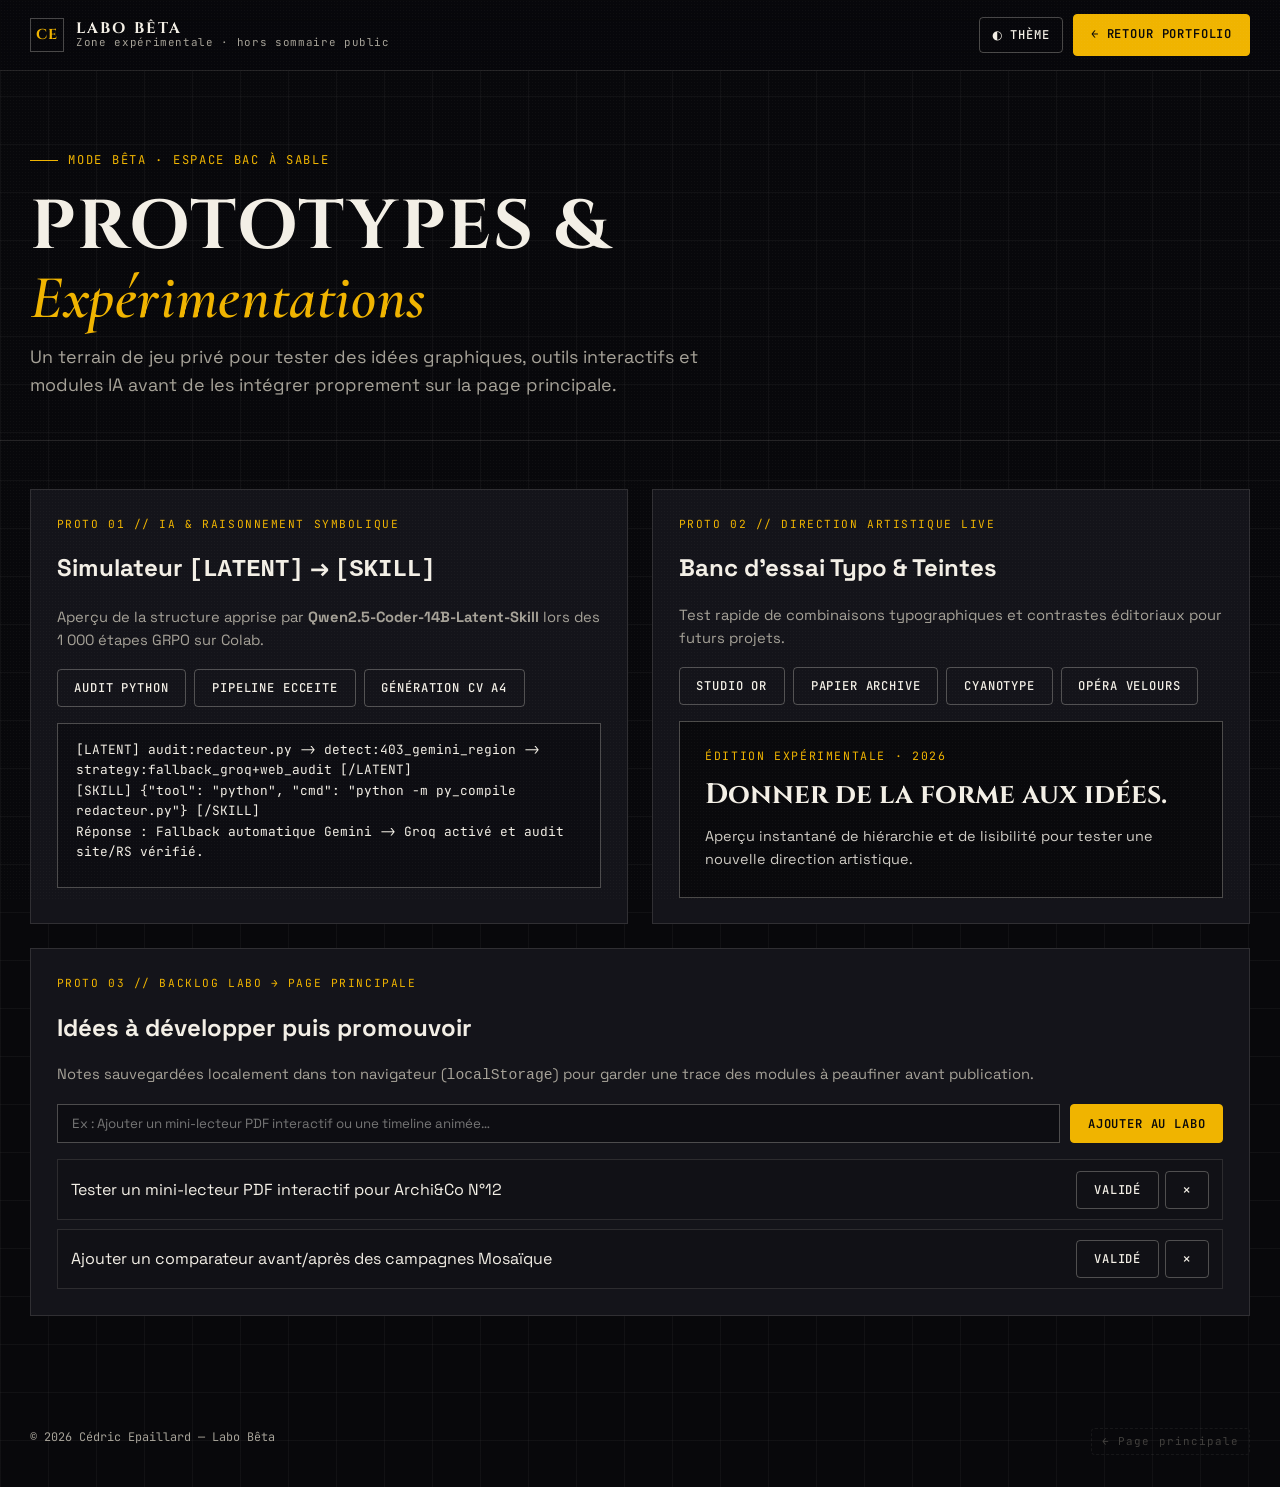
==== beta.html @ 01b0f54c "Refactor portfolio layout, add Qwen GRPO schemas and beta lab page" ====
<!DOCTYPE html>
<html lang="fr">
<head>
  <meta charset="UTF-8" />
  <meta name="viewport" content="width=device-width, initial-scale=1.0" />
  <title>Labo Bêta — Cédric Epaillard</title>
  <meta name="robots" content="noindex, nofollow" />
  <link rel="preconnect" href="https://fonts.googleapis.com" />
  <link rel="preconnect" href="https://fonts.gstatic.com" crossorigin />
  <link href="https://fonts.googleapis.com/css2?family=Cinzel:wght@600;700&family=Cormorant+Garamond:ital,wght@0,600;1,600&family=JetBrains+Mono:wght@400;500;600&family=Space+Grotesk:wght@400;500;600;700&display=swap" rel="stylesheet" />
  <link rel="stylesheet" href="styles.css" />
  <style>
    .beta-banner {
      padding: 4.5rem 0 2.5rem;
      border-bottom: 1px solid var(--line);
    }
    .beta-grid {
      display: grid;
      grid-template-columns: repeat(12, 1fr);
      gap: 1.5rem;
      padding: 3rem 0 5rem;
    }
    .beta-card {
      grid-column: span 6;
      background: var(--bg-card);
      border: 1px solid var(--line);
      padding: 1.6rem;
      display: grid;
      gap: 1rem;
      align-content: start;
    }
    .beta-card.full {
      grid-column: span 12;
    }
    .beta-tag {
      font-family: var(--font-mono);
      font-size: 0.7rem;
      letter-spacing: 0.14em;
      text-transform: uppercase;
      color: var(--accent);
    }
    .terminal-out {
      font-family: var(--font-mono);
      font-size: 0.8rem;
      line-height: 1.6;
      padding: 1rem 1.15rem;
      background: var(--stage-bg);
      border: 1px solid var(--line-strong);
      white-space: pre-wrap;
      min-height: 165px;
    }
    .swatch-preview {
      border: 1px solid var(--line-strong);
      padding: 1.6rem;
      transition: all 0.25s ease;
    }
    .idea-row {
      display: flex;
      justify-content: space-between;
      align-items: center;
      gap: 0.75rem;
      padding: 0.65rem 0.85rem;
      border: 1px solid var(--line);
      background: var(--bg-elevated);
    }
    .idea-row.done span {
      text-decoration: line-through;
      opacity: 0.55;
    }
    @media (max-width: 900px) {
      .beta-card {
        grid-column: span 12;
      }
    }
  </style>
</head>
<body>
  <header class="site-header">
    <div class="container nav-inner">
      <a href="index.html" class="brand">
        <span class="brand-mark">CE</span>
        <span class="brand-text">
          <strong>Labo Bêta</strong>
          <span>Zone expérimentale · hors sommaire public</span>
        </span>
      </a>
      <div class="nav-actions">
        <button id="themeToggle" class="btn btn-icon" type="button">◐ Thème</button>
        <a href="index.html" class="btn btn-primary">← Retour Portfolio</a>
      </div>
    </div>
  </header>

  <main>
    <section class="beta-banner">
      <div class="container">
        <div class="eyebrow">Mode Bêta · Espace Bac à Sable</div>
        <h1 class="hero-title" style="margin-bottom:0.8rem;">
          Prototypes &amp; <span class="line-accent">Expérimentations</span>
        </h1>
        <p class="hero-lead" style="margin-bottom:0;">
          Un terrain de jeu privé pour tester des idées graphiques, outils interactifs et modules IA avant de les intégrer proprement sur la page principale.
        </p>
      </div>
    </section>

    <section class="container">
      <div class="beta-grid">
        <!-- Module 1 : Inspecteur [LATENT] / [SKILL] -->
        <article class="beta-card">
          <span class="beta-tag">Proto 01 // IA &amp; Raisonnement Symbolique</span>
          <h2>Simulateur <code>[LATENT]</code> → <code>[SKILL]</code></h2>
          <p style="font-size:0.92rem; color:var(--ink-muted);">
            Aperçu de la structure apprise par <strong>Qwen2.5-Coder-14B-Latent-Skill</strong> lors des 1 000 étapes GRPO sur Colab.
          </p>
          <div style="display:flex; gap:0.5rem; flex-wrap:wrap;">
            <button class="btn sim-btn" data-case="audit" type="button">Audit Python</button>
            <button class="btn sim-btn" data-case="sheets" type="button">Pipeline Ecceite</button>
            <button class="btn sim-btn" data-case="pdf" type="button">Génération CV A4</button>
          </div>
          <div id="simOut" class="terminal-out"></div>
        </article>

        <!-- Module 2 : Banc d'essai PAO / Couleurs -->
        <article class="beta-card">
          <span class="beta-tag">Proto 02 // Direction Artistique Live</span>
          <h2>Banc d’essai Typo &amp; Teintes</h2>
          <p style="font-size:0.92rem; color:var(--ink-muted);">
            Test rapide de combinaisons typographiques et contrastes éditoriaux pour futurs projets.
          </p>
          <div style="display:flex; gap:0.5rem; flex-wrap:wrap;">
            <button class="btn palette-btn" data-bg="#09090c" data-fg="#f3efe6" data-ac="#f0b400" data-font="Cinzel, serif" type="button">Studio Or</button>
            <button class="btn palette-btn" data-bg="#f4efe6" data-fg="#111115" data-ac="#b87400" data-font="Cormorant Garamond, serif" type="button">Papier Archive</button>
            <button class="btn palette-btn" data-bg="#081426" data-fg="#e0f2fe" data-ac="#38bdf8" data-font="JetBrains Mono, monospace" type="button">Cyanotype</button>
            <button class="btn palette-btn" data-bg="#190e12" data-fg="#fbeee8" data-ac="#fb7185" data-font="Space Grotesk, sans-serif" type="button">Opéra Velours</button>
          </div>
          <div id="swatchBox" class="swatch-preview" style="background:#09090c; color:#f3efe6;">
            <div id="swatchKicker" style="font-family:var(--font-mono); font-size:0.72rem; letter-spacing:0.14em; color:#f0b400; text-transform:uppercase;">ÉDITION EXPÉRIMENTALE · 2026</div>
            <div id="swatchTitle" style="font-family:Cinzel, serif; font-size:1.75rem; font-weight:700; margin:0.45rem 0;">Donner de la forme aux idées.</div>
            <p style="font-size:0.9rem; opacity:0.85;">Aperçu instantané de hiérarchie et de lisibilité pour tester une nouvelle direction artistique.</p>
          </div>
        </article>

        <!-- Module 3 : Carnet Bêta -> Prod -->
        <article class="beta-card full">
          <span class="beta-tag">Proto 03 // Backlog Labo → Page Principale</span>
          <h2>Idées à développer puis promouvoir</h2>
          <p style="font-size:0.92rem; color:var(--ink-muted);">
            Notes sauvegardées localement dans ton navigateur (<code>localStorage</code>) pour garder une trace des modules à peaufiner avant publication.
          </p>
          <form id="ideaForm" style="display:flex; gap:0.65rem; flex-wrap:wrap;">
            <input id="ideaInput" type="text" placeholder="Ex : Ajouter un mini-lecteur PDF interactif ou une timeline animée…" style="flex:1; min-width:240px; padding:0.65rem 0.9rem; background:var(--stage-bg); color:var(--ink); border:1px solid var(--line-strong); font-family:inherit;" />
            <button class="btn btn-primary" type="submit">Ajouter au labo</button>
          </form>
          <div id="ideaList" style="display:grid; gap:0.55rem;"></div>
        </article>
      </div>
    </section>
  </main>

  <footer class="site-footer">
    <div class="container footer-inner">
      <span>© 2026 Cédric Epaillard — Labo Bêta</span>
      <a href="index.html" class="beta-pill">← Page principale</a>
    </div>
  </footer>

  <script>
    (function () {
      const themeBtn = document.getElementById("themeToggle");
      if (localStorage.getItem("ce_theme") === "paper") {
        document.body.classList.add("theme-paper");
      }
      themeBtn.addEventListener("click", () => {
        const isPaper = document.body.classList.toggle("theme-paper");
        localStorage.setItem("ce_theme", isPaper ? "paper" : "studio");
      });

      const cases = {
        audit:
`[LATENT] audit:redacteur.py -> detect:403_gemini_region -> strategy:fallback_groq+web_audit [/LATENT]
[SKILL] {"tool": "python", "cmd": "python -m py_compile redacteur.py"} [/SKILL]
Réponse : Fallback automatique Gemini -> Groq activé et audit site/RS vérifié.`,
        sheets:
`[LATENT] source:gsheet_B5 -> ground:custom_search(5) -> synth:article_seo [/LATENT]
[SKILL] {"tool": "python", "cmd": "worksheet.update_acell('C5', clean_ai_output(article))"} [/SKILL]
Réponse : Contenu SEO enrichi par recherche Google live écrit en colonne C.`,
        pdf:
`[LATENT] profil:ordre_antichrono -> layout:A4_1123px -> check:overflow==0 [/LATENT]
[SKILL] {"tool": "python", "cmd": "page.pdf(path='CV.pdf', format='A4', print_background=True)"} [/SKILL]
Réponse : CV A4 généré sur exactement 1 page avec lien portfolio cliquable.`
      };
      const simOut = document.getElementById("simOut");
      const runCase = (k) => { simOut.textContent = cases[k] || ""; };
      document.querySelectorAll(".sim-btn").forEach((b) => b.addEventListener("click", () => runCase(b.dataset.case)));
      runCase("audit");

      const swatchBox = document.getElementById("swatchBox");
      const swatchKicker = document.getElementById("swatchKicker");
      const swatchTitle = document.getElementById("swatchTitle");
      document.querySelectorAll(".palette-btn").forEach((b) => {
        b.addEventListener("click", () => {
          swatchBox.style.background = b.dataset.bg;
          swatchBox.style.color = b.dataset.fg;
          swatchKicker.style.color = b.dataset.ac;
          swatchTitle.style.fontFamily = b.dataset.font;
        });
      });

      const STORAGE_KEY = "ce_beta_ideas_v1";
      const defaults = [
        { text: "Tester un mini-lecteur PDF interactif pour Archi&Co N°12", done: false },
        { text: "Ajouter un comparateur avant/après des campagnes Mosaïque", done: false }
      ];
      let ideas = defaults;
      try {
        const saved = JSON.parse(localStorage.getItem(STORAGE_KEY) || "null");
        if (Array.isArray(saved) && saved.length) ideas = saved;
      } catch {}

      const listEl = document.getElementById("ideaList");
      const saveIdeas = () => localStorage.setItem(STORAGE_KEY, JSON.stringify(ideas));
      const renderIdeas = () => {
        listEl.innerHTML = "";
        ideas.forEach((item, idx) => {
          const row = document.createElement("div");
          row.className = "idea-row" + (item.done ? " done" : "");
          const span = document.createElement("span");
          span.textContent = item.text;
          const actions = document.createElement("div");
          actions.style.cssText = "display:flex; gap:0.4rem;";
          const toggle = document.createElement("button");
          toggle.className = "btn";
          toggle.type = "button";
          toggle.textContent = item.done ? "Rétablir" : "Validé";
          toggle.addEventListener("click", () => { ideas[idx].done = !ideas[idx].done; saveIdeas(); renderIdeas(); });
          const del = document.createElement("button");
          del.className = "btn";
          del.type = "button";
          del.textContent = "✕";
          del.addEventListener("click", () => { ideas.splice(idx, 1); saveIdeas(); renderIdeas(); });
          actions.append(toggle, del);
          row.append(span, actions);
          listEl.append(row);
        });
      };
      renderIdeas();

      document.getElementById("ideaForm").addEventListener("submit", (e) => {
        e.preventDefault();
        const input = document.getElementById("ideaInput");
        const val = input.value.trim();
        if (!val) return;
        ideas.unshift({ text: val, done: false });
        input.value = "";
        saveIdeas();
        renderIdeas();
      });
    })();
  </script>
</body>
</html>
---- styles.css ----
/* ============================================================================
   PORTFOLIO CÉDRIC EPAILLARD — STUDIO ÉDITORIAL & ARCHITECTURAL
   Inspiré de la DA sombre/typographique de « Les Backrooms »
   ============================================================================ */

:root {
  --bg: #08080b;
  --bg-elevated: #111116;
  --bg-card: #14141a;
  --stage-bg: #0d0d12;
  --ink: #f3efe6;
  --ink-muted: #a6a298;
  --ink-soft: #6f6c65;
  --accent: #f0b400;
  --accent-dim: rgba(240, 180, 0, 0.14);
  --line: rgba(243, 239, 230, 0.12);
  --line-strong: rgba(243, 239, 230, 0.28);
  --grid-line: rgba(243, 239, 230, 0.04);
  --shadow: 0 24px 60px rgba(0, 0, 0, 0.55);

  --font-display: 'Cinzel', 'Cormorant Garamond', Georgia, serif;
  --font-serif-editorial: 'Cormorant Garamond', Georgia, serif;
  --font-sans: 'Space Grotesk', 'Segoe UI', system-ui, -apple-system, sans-serif;
  --font-mono: 'JetBrains Mono', ui-monospace, SFMono-Regular, Menlo, monospace;

  --radius: 4px;
  --max-w: 1220px;
}

body.theme-paper {
  --bg: #f3efe6;
  --bg-elevated: #ebe5d8;
  --bg-card: #faf7f0;
  --stage-bg: #e8e1d3;
  --ink: #111115;
  --ink-muted: #4b4842;
  --ink-soft: #7b776f;
  --accent: #b87400;
  --accent-dim: rgba(184, 116, 0, 0.12);
  --line: rgba(17, 17, 21, 0.13);
  --line-strong: rgba(17, 17, 21, 0.3);
  --grid-line: rgba(17, 17, 21, 0.045);
  --shadow: 0 20px 50px rgba(17, 17, 21, 0.12);
}

*,
*::before,
*::after {
  box-sizing: border-box;
  margin: 0;
  padding: 0;
}

html {
  scroll-behavior: smooth;
  font-size: 16px;
}

body {
  background-color: var(--bg);
  color: var(--ink);
  font-family: var(--font-sans);
  line-height: 1.6;
  overflow-x: hidden;
  transition: background-color 0.35s ease, color 0.35s ease;
  background-image:
    linear-gradient(to right, var(--grid-line) 1px, transparent 1px),
    linear-gradient(to bottom, var(--grid-line) 1px, transparent 1px);
  background-size: 48px 48px;
}

/* Grain subtil pour le rendu éditorial */
body::after {
  content: "";
  position: fixed;
  inset: 0;
  pointer-events: none;
  z-index: 900;
  opacity: 0.032;
  background-image: radial-gradient(var(--ink) 0.6px, transparent 0.6px);
  background-size: 3px 3px;
}

a {
  color: inherit;
  text-decoration: none;
}

button {
  font-family: inherit;
  cursor: pointer;
}

.container {
  width: min(100% - 2.5rem, var(--max-w));
  margin-inline: auto;
}

/* ============================================================================
   NAVIGATION
   ============================================================================ */
.site-header {
  position: sticky;
  top: 0;
  z-index: 500;
  backdrop-filter: blur(14px);
  background: color-mix(in srgb, var(--bg) 82%, transparent);
  border-bottom: 1px solid var(--line);
}

.nav-inner {
  display: flex;
  align-items: center;
  justify-content: space-between;
  gap: 1.5rem;
  height: 70px;
}

.brand {
  display: flex;
  align-items: center;
  gap: 0.75rem;
}

.brand-mark {
  width: 34px;
  height: 34px;
  border: 1px solid var(--line-strong);
  display: grid;
  place-items: center;
  font-family: var(--font-display);
  font-weight: 700;
  font-size: 0.9rem;
  letter-spacing: 0.08em;
  color: var(--accent);
}

.brand-text {
  display: flex;
  flex-direction: column;
  line-height: 1.1;
}

.brand-text strong {
  font-family: var(--font-display);
  font-size: 0.95rem;
  letter-spacing: 0.14em;
  text-transform: uppercase;
}

.brand-text span {
  font-family: var(--font-mono);
  font-size: 0.68rem;
  color: var(--ink-muted);
  letter-spacing: 0.06em;
}

.nav-links {
  display: flex;
  align-items: center;
  gap: 1.8rem;
  list-style: none;
}

.nav-links a {
  font-family: var(--font-mono);
  font-size: 0.78rem;
  letter-spacing: 0.08em;
  text-transform: uppercase;
  color: var(--ink-muted);
  transition: color 0.2s ease;
  position: relative;
}

.nav-links a:hover {
  color: var(--accent);
}

.nav-actions {
  display: flex;
  align-items: center;
  gap: 0.65rem;
}

.btn {
  display: inline-flex;
  align-items: center;
  justify-content: center;
  gap: 0.5rem;
  padding: 0.62rem 1.05rem;
  font-family: var(--font-mono);
  font-size: 0.76rem;
  font-weight: 500;
  letter-spacing: 0.07em;
  text-transform: uppercase;
  border-radius: var(--radius);
  border: 1px solid var(--line-strong);
  background: transparent;
  color: var(--ink);
  transition: all 0.22s ease;
}

.btn:hover {
  border-color: var(--accent);
  color: var(--accent);
  transform: translateY(-1px);
}

.btn-primary {
  background: var(--accent);
  border-color: var(--accent);
  color: #09090b;
  font-weight: 600;
}

.btn-primary:hover {
  background: #ffd042;
  border-color: #ffd042;
  color: #09090b;
}

.btn-icon {
  padding: 0.55rem 0.75rem;
}

/* ============================================================================
   HERO ÉDITORIAL + PLAN ARCHITECTURAL
   ============================================================================ */
.hero {
  position: relative;
  padding: clamp(3.5rem, 8vw, 6.5rem) 0 clamp(3rem, 6vw, 5rem);
  border-bottom: 1px solid var(--line);
  overflow: hidden;
}

.hero-blueprint {
  position: absolute;
  inset: 0;
  pointer-events: none;
  opacity: 0.24;
  display: flex;
  justify-content: flex-end;
  align-items: center;
}

.hero-blueprint svg {
  width: min(680px, 78vw);
  height: auto;
  stroke: var(--line-strong);
  transition: transform 0.25s ease-out;
}

.hero-grid {
  position: relative;
  z-index: 2;
  display: grid;
  grid-template-columns: 1.45fr 0.85fr;
  gap: clamp(2rem, 5vw, 4.5rem);
  align-items: center;
}

.eyebrow {
  display: inline-flex;
  align-items: center;
  gap: 0.65rem;
  font-family: var(--font-mono);
  font-size: 0.76rem;
  letter-spacing: 0.14em;
  text-transform: uppercase;
  color: var(--accent);
  margin-bottom: 1.4rem;
}

.eyebrow::before {
  content: "";
  width: 28px;
  height: 1px;
  background: var(--accent);
}

.hero-title {
  font-family: var(--font-display);
  font-size: clamp(2.4rem, 5.4vw, 4.5rem);
  font-weight: 700;
  line-height: 1.02;
  letter-spacing: 0.03em;
  text-transform: uppercase;
  margin-bottom: 1.5rem;
}

.hero-title .line-accent {
  display: block;
  color: var(--accent);
  font-family: var(--font-serif-editorial);
  font-style: italic;
  font-weight: 600;
  text-transform: none;
  letter-spacing: 0.01em;
  font-size: clamp(2.2rem, 4.8vw, 4rem);
  margin-top: 0.25rem;
}

.hero-lead {
  font-size: clamp(1.02rem, 1.4vw, 1.18rem);
  color: var(--ink-muted);
  max-width: 62ch;
  margin-bottom: 2rem;
}

.hero-lead strong {
  color: var(--ink);
  font-weight: 600;
}

.hero-cta {
  display: flex;
  flex-wrap: wrap;
  gap: 0.85rem;
  margin-bottom: 2.5rem;
}

.hero-meta-strip {
  display: grid;
  grid-template-columns: repeat(3, minmax(0, 1fr));
  gap: 1rem;
  padding-top: 1.5rem;
  border-top: 1px solid var(--line);
}

.meta-stat strong {
  display: block;
  font-family: var(--font-display);
  font-size: 1.35rem;
  color: var(--ink);
}

.meta-stat span {
  font-family: var(--font-mono);
  font-size: 0.72rem;
  color: var(--ink-muted);
  text-transform: uppercase;
  letter-spacing: 0.06em;
}

/* Portrait éditorial type couverture de revue */
.hero-portrait-card {
  position: relative;
  border: 1px solid var(--line-strong);
  background: var(--bg-card);
  padding: 1rem;
  box-shadow: var(--shadow);
}

.portrait-frame {
  position: relative;
  aspect-ratio: 4 / 5;
  overflow: hidden;
  background: #0d0d11;
}

.portrait-frame img {
  width: 100%;
  height: 100%;
  object-fit: cover;
  object-position: center top;
  filter: grayscale(85%) contrast(1.08);
  transition: filter 0.45s ease, transform 0.6s ease;
}

.hero-portrait-card:hover .portrait-frame img {
  filter: grayscale(0%) contrast(1.02);
  transform: scale(1.03);
}

.portrait-overlay-label {
  position: absolute;
  top: 0.9rem;
  left: 0.9rem;
  writing-mode: vertical-rl;
  transform: rotate(180deg);
  font-family: var(--font-display);
  font-size: 0.95rem;
  letter-spacing: 0.22em;
  color: var(--ink);
  background: rgba(8, 8, 11, 0.72);
  padding: 0.55rem 0.35rem;
  border: 1px solid var(--line-strong);
}

.portrait-caption {
  display: flex;
  justify-content: space-between;
  align-items: center;
  padding-top: 0.85rem;
  font-family: var(--font-mono);
  font-size: 0.72rem;
  color: var(--ink-muted);
  text-transform: uppercase;
  letter-spacing: 0.06em;
}

.status-dot {
  display: inline-flex;
  align-items: center;
  gap: 0.45rem;
  color: var(--accent);
}

.status-dot::before {
  content: "";
  width: 7px;
  height: 7px;
  border-radius: 50%;
  background: var(--accent);
  box-shadow: 0 0 10px var(--accent);
}

/* ============================================================================
   SECTIONS & TITRES CROISÉS (STYLE SOMMAIRE BACKROOMS)
   ============================================================================ */
.section {
  padding: clamp(3.5rem, 7vw, 5.5rem) 0;
  border-bottom: 1px solid var(--line);
}

.section-head {
  display: flex;
  flex-wrap: wrap;
  justify-content: space-between;
  align-items: flex-end;
  gap: 1.5rem;
  margin-bottom: 2.75rem;
}

.section-title-wrap {
  display: flex;
  align-items: flex-start;
  gap: 1rem;
}

.section-index {
  writing-mode: vertical-rl;
  transform: rotate(180deg);
  font-family: var(--font-mono);
  font-size: 0.78rem;
  letter-spacing: 0.18em;
  color: var(--accent);
  border-left: 1px solid var(--accent);
  padding-left: 0.35rem;
  line-height: 1;
}

.section-title {
  font-family: var(--font-display);
  font-size: clamp(1.75rem, 3.3vw, 2.7rem);
  font-weight: 700;
  letter-spacing: 0.06em;
  text-transform: uppercase;
  line-height: 1.05;
}

.section-sub {
  font-size: 0.96rem;
  color: var(--ink-muted);
  margin-top: 0.4rem;
  max-width: 52ch;
}

/* Filtres */
.filter-bar {
  display: flex;
  flex-wrap: wrap;
  gap: 0.5rem;
}

.filter-btn {
  padding: 0.48rem 0.9rem;
  font-family: var(--font-mono);
  font-size: 0.74rem;
  letter-spacing: 0.06em;
  text-transform: uppercase;
  background: transparent;
  color: var(--ink-muted);
  border: 1px solid var(--line);
  border-radius: var(--radius);
  transition: all 0.2s ease;
}

.filter-btn:hover,
.filter-btn.active {
  border-color: var(--accent);
  color: var(--accent);
  background: var(--accent-dim);
}

/* ============================================================================
   GRILLE PROJETS
   ============================================================================ */
.projects-grid {
  display: grid;
  grid-template-columns: repeat(12, 1fr);
  gap: 1.5rem;
}

.project-card {
  grid-column: span 6;
  background: var(--bg-card);
  border: 1px solid var(--line);
  display: flex;
  flex-direction: column;
  transition: transform 0.28s ease, border-color 0.28s ease, box-shadow 0.28s ease;
  cursor: pointer;
  overflow: hidden;
}

.project-card.featured {
  grid-column: span 12;
  display: grid;
  grid-template-columns: 1.15fr 1fr;
}

.project-card:hover {
  transform: translateY(-4px);
  border-color: var(--accent);
  box-shadow: var(--shadow);
}

.project-visual {
  position: relative;
  height: 280px;
  background: var(--stage-bg);
  border-bottom: 1px solid var(--line);
  overflow: hidden;
  display: grid;
  place-items: center;
}

.project-card.featured .project-visual {
  border-bottom: none;
  border-right: 1px solid var(--line);
  height: auto;
  min-height: 360px;
}

.project-visual img.cover-img {
  width: 100%;
  height: 100%;
  object-fit: contain;
  object-position: center;
  padding: 0.7rem;
  background: var(--stage-bg);
  transition: transform 0.45s ease;
}

.project-visual img.cover-img.contain-fit {
  object-fit: contain;
  padding: 0.7rem;
  background: var(--stage-bg);
}

.project-card:hover .project-visual img.cover-img {
  transform: scale(1.03);
}

.project-num-badge {
  position: absolute;
  top: 0.9rem;
  left: 0.9rem;
  font-family: var(--font-mono);
  font-size: 0.75rem;
  letter-spacing: 0.14em;
  padding: 0.28rem 0.55rem;
  background: rgba(8, 8, 11, 0.84);
  color: var(--accent);
  border: 1px solid var(--line-strong);
  z-index: 2;
}

.project-visual svg {
  width: 100%;
  height: 100%;
  display: block;
}

.project-body {
  padding: 1.55rem;
  display: flex;
  flex-direction: column;
  justify-content: space-between;
  flex: 1;
  gap: 0.95rem;
}

.project-kicker {
  display: flex;
  justify-content: space-between;
  align-items: center;
  gap: 0.75rem;
  font-family: var(--font-mono);
  font-size: 0.72rem;
  letter-spacing: 0.08em;
  text-transform: uppercase;
  color: var(--accent);
}

.project-kicker .year {
  color: var(--ink-muted);
}

.project-title {
  font-family: var(--font-display);
  font-size: clamp(1.2rem, 2vw, 1.55rem);
  font-weight: 700;
  line-height: 1.2;
  margin-top: 0.35rem;
}

.project-role {
  font-size: 0.88rem;
  color: var(--ink-muted);
  font-weight: 500;
}

.project-summary {
  font-size: 0.94rem;
  color: var(--ink-muted);
}

.card-meta-group {
  display: grid;
  gap: 0.35rem;
}

.card-meta-label {
  font-family: var(--font-mono);
  font-size: 0.64rem;
  text-transform: uppercase;
  letter-spacing: 0.12em;
  color: var(--ink-soft);
}

.tag-row {
  display: flex;
  flex-wrap: wrap;
  gap: 0.4rem;
}

.tag {
  font-family: var(--font-mono);
  font-size: 0.69rem;
  padding: 0.22rem 0.52rem;
  border: 1px solid var(--line);
  color: var(--ink-muted);
  border-radius: 2px;
}

.deliverables-row {
  display: flex;
  flex-wrap: wrap;
  gap: 0.38rem;
}

.deliverable-pill {
  font-family: var(--font-mono);
  font-size: 0.68rem;
  padding: 0.2rem 0.5rem;
  background: var(--accent-dim);
  border: 1px solid color-mix(in srgb, var(--accent) 45%, transparent);
  color: var(--accent);
  border-radius: 2px;
}

.project-footer {
  display: flex;
  flex-wrap: wrap;
  justify-content: flex-end;
  align-items: center;
  gap: 0.75rem 1.25rem;
  padding-top: 0.85rem;
  border-top: 1px solid var(--line);
  font-family: var(--font-mono);
  font-size: 0.73rem;
  text-transform: uppercase;
  letter-spacing: 0.08em;
  color: var(--ink);
}

.open-hint {
  color: var(--accent);
}

@media (hover: hover) and (pointer: fine) {
  .open-hint {
    display: none;
  }

  .project-footer:has(.open-hint:only-child) {
    display: none;
  }
}

/* ============================================================================
   ATELIER ÉDITION & VIDÉO (CALAMÉO + GALERIE)
   ============================================================================ */
.studio-grid {
  display: grid;
  grid-template-columns: repeat(auto-fit, minmax(min(100%, 320px), 1fr));
  gap: 1.5rem;
}

.media-card {
  background: var(--bg-card);
  border: 1px solid var(--line);
  padding: 1.35rem;
  display: flex;
  flex-direction: column;
  gap: 1rem;
}

.media-frame {
  position: relative;
  width: 100%;
  aspect-ratio: 16 / 10;
  background: #0b0b0f;
  border: 1px solid var(--line);
  overflow: hidden;
  display: grid;
  place-items: center;
}

.media-frame iframe,
.media-frame img,
.media-frame video {
  width: 100%;
  height: 100%;
  border: 0;
  object-fit: cover;
}

.calameo-poster {
  width: 100%;
  height: 100%;
  padding: 1.5rem;
  display: flex;
  flex-direction: column;
  justify-content: space-between;
  background: radial-gradient(circle at 50% 45%, #1d1d24 0%, #09090b 80%);
  color: #f3efe6;
}

.calameo-poster h4 {
  font-family: var(--font-display);
  font-size: 1.65rem;
  letter-spacing: 0.12em;
  text-align: center;
}

.calameo-poster p {
  font-family: var(--font-mono);
  font-size: 0.74rem;
  text-align: center;
  color: #f0b400;
}

.atelier-cta-card {
  border-style: dashed;
  border-color: var(--line-strong);
  justify-content: center;
}

.atelier-cta-card h3 {
  font-family: var(--font-display);
  font-size: 1.25rem;
  letter-spacing: 0.06em;
  text-transform: uppercase;
}

/* ============================================================================
   CHRONOLOGIE & SAVOIR-FAIRE
   ============================================================================ */
.timeline-layout {
  display: grid;
  grid-template-columns: 1.35fr 0.9fr;
  gap: 3rem;
}

.timeline-list {
  display: flex;
  flex-direction: column;
  gap: 1.25rem;
  border-left: 1px solid var(--line-strong);
  padding-left: 1.5rem;
}

.timeline-item {
  position: relative;
  background: var(--bg-card);
  border: 1px solid var(--line);
  padding: 1.2rem 1.35rem;
}

.timeline-item::before {
  content: "";
  position: absolute;
  left: -1.86rem;
  top: 1.45rem;
  width: 11px;
  height: 11px;
  background: var(--bg);
  border: 2px solid var(--accent);
}

.timeline-head {
  display: flex;
  flex-wrap: wrap;
  justify-content: space-between;
  gap: 0.5rem;
  margin-bottom: 0.3rem;
}

.timeline-head h3 {
  font-size: 1.05rem;
  font-weight: 700;
}

.timeline-date {
  font-family: var(--font-mono);
  font-size: 0.74rem;
  color: var(--accent);
}

.timeline-role {
  font-family: var(--font-mono);
  font-size: 0.78rem;
  color: var(--ink-muted);
  margin-bottom: 0.65rem;
}

.timeline-item ul {
  padding-left: 1.15rem;
  color: var(--ink-muted);
  font-size: 0.9rem;
}

.timeline-item li + li {
  margin-top: 0.28rem;
}

.stack-box {
  background: var(--bg-card);
  border: 1px solid var(--line);
  padding: 1.4rem;
  margin-bottom: 1.25rem;
}

.stack-box h3 {
  font-family: var(--font-display);
  font-size: 1.05rem;
  letter-spacing: 0.08em;
  text-transform: uppercase;
  color: var(--accent);
  margin-bottom: 0.9rem;
}

.stack-list {
  list-style: none;
  display: grid;
  gap: 0.55rem;
  font-size: 0.9rem;
  color: var(--ink-muted);
}

.stack-list li {
  display: flex;
  justify-content: space-between;
  gap: 0.75rem;
  padding-bottom: 0.45rem;
  border-bottom: 1px dashed var(--line);
}

.stack-list li strong {
  color: var(--ink);
  font-weight: 500;
}

/* ============================================================================
   CONTACT & FOOTER
   ============================================================================ */
.contact-panel {
  background: var(--bg-card);
  border: 1px solid var(--line-strong);
  padding: clamp(1.3rem, 4vw, 3.2rem);
  display: grid;
  grid-template-columns: minmax(0, 1.2fr) minmax(0, 1fr);
  gap: 2.5rem;
  align-items: center;
}

.contact-panel > * {
  min-width: 0;
}

.contact-panel h2 {
  font-family: var(--font-display);
  font-size: clamp(1.6rem, 3vw, 2.5rem);
  text-transform: uppercase;
  line-height: 1.1;
  margin-bottom: 0.85rem;
}

.contact-panel p {
  color: var(--ink-muted);
  margin-bottom: 1.5rem;
}

.contact-cards {
  display: grid;
  gap: 0.85rem;
  min-width: 0;
}

.contact-row {
  display: flex;
  flex-wrap: wrap;
  justify-content: space-between;
  align-items: center;
  gap: 0.75rem 1rem;
  padding: 0.9rem 1.1rem;
  border: 1px solid var(--line);
  background: var(--bg-elevated);
  min-width: 0;
}

.contact-row > div {
  min-width: 0;
}

.contact-row small {
  display: block;
  font-family: var(--font-mono);
  font-size: 0.68rem;
  text-transform: uppercase;
  letter-spacing: 0.08em;
  color: var(--ink-muted);
}

.contact-row strong {
  font-size: 0.94rem;
  overflow-wrap: anywhere;
}

.site-footer {
  padding: 2rem 0;
  font-family: var(--font-mono);
  font-size: 0.74rem;
  color: var(--ink-muted);
}

.beta-pill {
  font-family: var(--font-mono);
  font-size: 0.68rem;
  letter-spacing: 0.1em;
  padding: 0.25rem 0.6rem;
  border: 1px dashed var(--line);
  color: var(--ink-soft);
  border-radius: var(--radius);
  opacity: 0.55;
  transition: opacity 0.2s ease, border-color 0.2s ease, color 0.2s ease;
}

.beta-pill:hover {
  opacity: 1;
  color: var(--accent);
  border-color: var(--accent);
}

.footer-inner {
  display: flex;
  flex-wrap: wrap;
  justify-content: space-between;
  gap: 1rem;
}

/* ============================================================================
   MODALE D'ÉTUDE DE CAS
   ============================================================================ */
dialog.project-modal {
  margin: auto;
  width: min(92vw, 860px);
  max-height: 90vh;
  background: var(--bg-elevated);
  color: var(--ink);
  border: 1px solid var(--line-strong);
  box-shadow: 0 30px 90px rgba(0, 0, 0, 0.75);
  padding: 0;
  overflow-y: auto;
}

dialog.project-modal::backdrop {
  background: rgba(5, 5, 8, 0.82);
  backdrop-filter: blur(6px);
}

.modal-header {
  display: flex;
  justify-content: space-between;
  align-items: flex-start;
  gap: 1rem;
  padding: 1.5rem 1.8rem;
  border-bottom: 1px solid var(--line);
  position: sticky;
  top: 0;
  background: var(--bg-elevated);
  z-index: 2;
}

.modal-body {
  padding: 1.8rem;
  display: grid;
  gap: 1.35rem;
}

.modal-metrics {
  display: flex;
  flex-wrap: wrap;
  gap: 0.6rem;
}

.modal-metric-pill {
  font-family: var(--font-mono);
  font-size: 0.75rem;
  padding: 0.32rem 0.7rem;
  background: var(--accent-dim);
  color: var(--accent);
  border: 1px solid var(--accent);
}

.modal-highlights {
  padding-left: 1.2rem;
  display: grid;
  gap: 0.55rem;
  color: var(--ink-muted);
}

.calameo-embed-wrap {
  width: 100%;
  aspect-ratio: 16 / 10;
  border: 1px solid var(--line-strong);
  background: #000;
}

.calameo-embed-wrap iframe {
  width: 100%;
  height: 100%;
  border: 0;
}

/* Galerie dans la modale */
.modal-gallery {
  display: grid;
  gap: 0.75rem;
}

.modal-stage {
  width: 100%;
  max-height: 360px;
  background: var(--stage-bg);
  border: 1px solid var(--line-strong);
  display: grid;
  place-items: center;
  overflow: hidden;
  padding: 0.5rem;
}

.modal-stage img {
  max-width: 100%;
  max-height: 340px;
  object-fit: contain;
}

.modal-stage-caption {
  font-family: var(--font-mono);
  font-size: 0.74rem;
  color: var(--accent);
}

.modal-thumbs {
  display: flex;
  gap: 0.5rem;
  overflow-x: auto;
  padding-bottom: 0.25rem;
}

.modal-thumb {
  flex: 0 0 74px;
  height: 54px;
  padding: 0;
  border: 1px solid var(--line);
  background: #0d0d12;
  overflow: hidden;
  opacity: 0.65;
  transition: opacity 0.2s ease, border-color 0.2s ease;
}

.modal-thumb.active,
.modal-thumb:hover {
  opacity: 1;
  border-color: var(--accent);
}

.modal-thumb img {
  width: 100%;
  height: 100%;
  object-fit: cover;
}

/* Toast notification */
.toast {
  position: fixed;
  bottom: 1.5rem;
  right: 1.5rem;
  z-index: 1000;
  padding: 0.75rem 1.15rem;
  background: var(--accent);
  color: #09090b;
  font-family: var(--font-mono);
  font-size: 0.78rem;
  font-weight: 600;
  border-radius: var(--radius);
  opacity: 0;
  transform: translateY(12px);
  pointer-events: none;
  transition: all 0.25s ease;
}

.toast.visible {
  opacity: 1;
  transform: translateY(0);
}

/* Animations d'apparition */
.reveal {
  opacity: 0;
  transform: translateY(18px);
  transition: opacity 0.55s ease, transform 0.55s ease;
}

.reveal.in-view {
  opacity: 1;
  transform: translateY(0);
}

/* ============================================================================
   RESPONSIVE
   ============================================================================ */
@media (max-width: 960px) {
  .hero-grid,
  .project-card.featured,
  .timeline-layout,
  .contact-panel {
    grid-template-columns: 1fr;
  }

  .hero-portrait-card {
    max-width: 240px;
    width: 100%;
    margin: 0 auto;
    padding: 0.75rem;
  }

  .project-card {
    grid-column: span 12;
  }

  .project-card.featured .project-visual {
    border-right: none;
    border-bottom: 1px solid var(--line);
    min-height: 240px;
  }

  .nav-links {
    display: none;
  }
}

@media (max-width: 560px) {
  .hero-portrait-card {
    max-width: 195px;
    padding: 0.65rem;
  }

  .portrait-overlay-label {
    font-size: 0.75rem;
    padding: 0.4rem 0.25rem;
  }

  .hero-meta-strip {
    grid-template-columns: 1fr;
  }

  .brand-text span {
    display: none;
  }

  .brand-text strong {
    font-size: 0.82rem;
    letter-spacing: 0.1em;
  }

  .nav-actions .btn {
    padding: 0.46rem 0.62rem;
    font-size: 0.68rem;
    white-space: nowrap;
  }
}
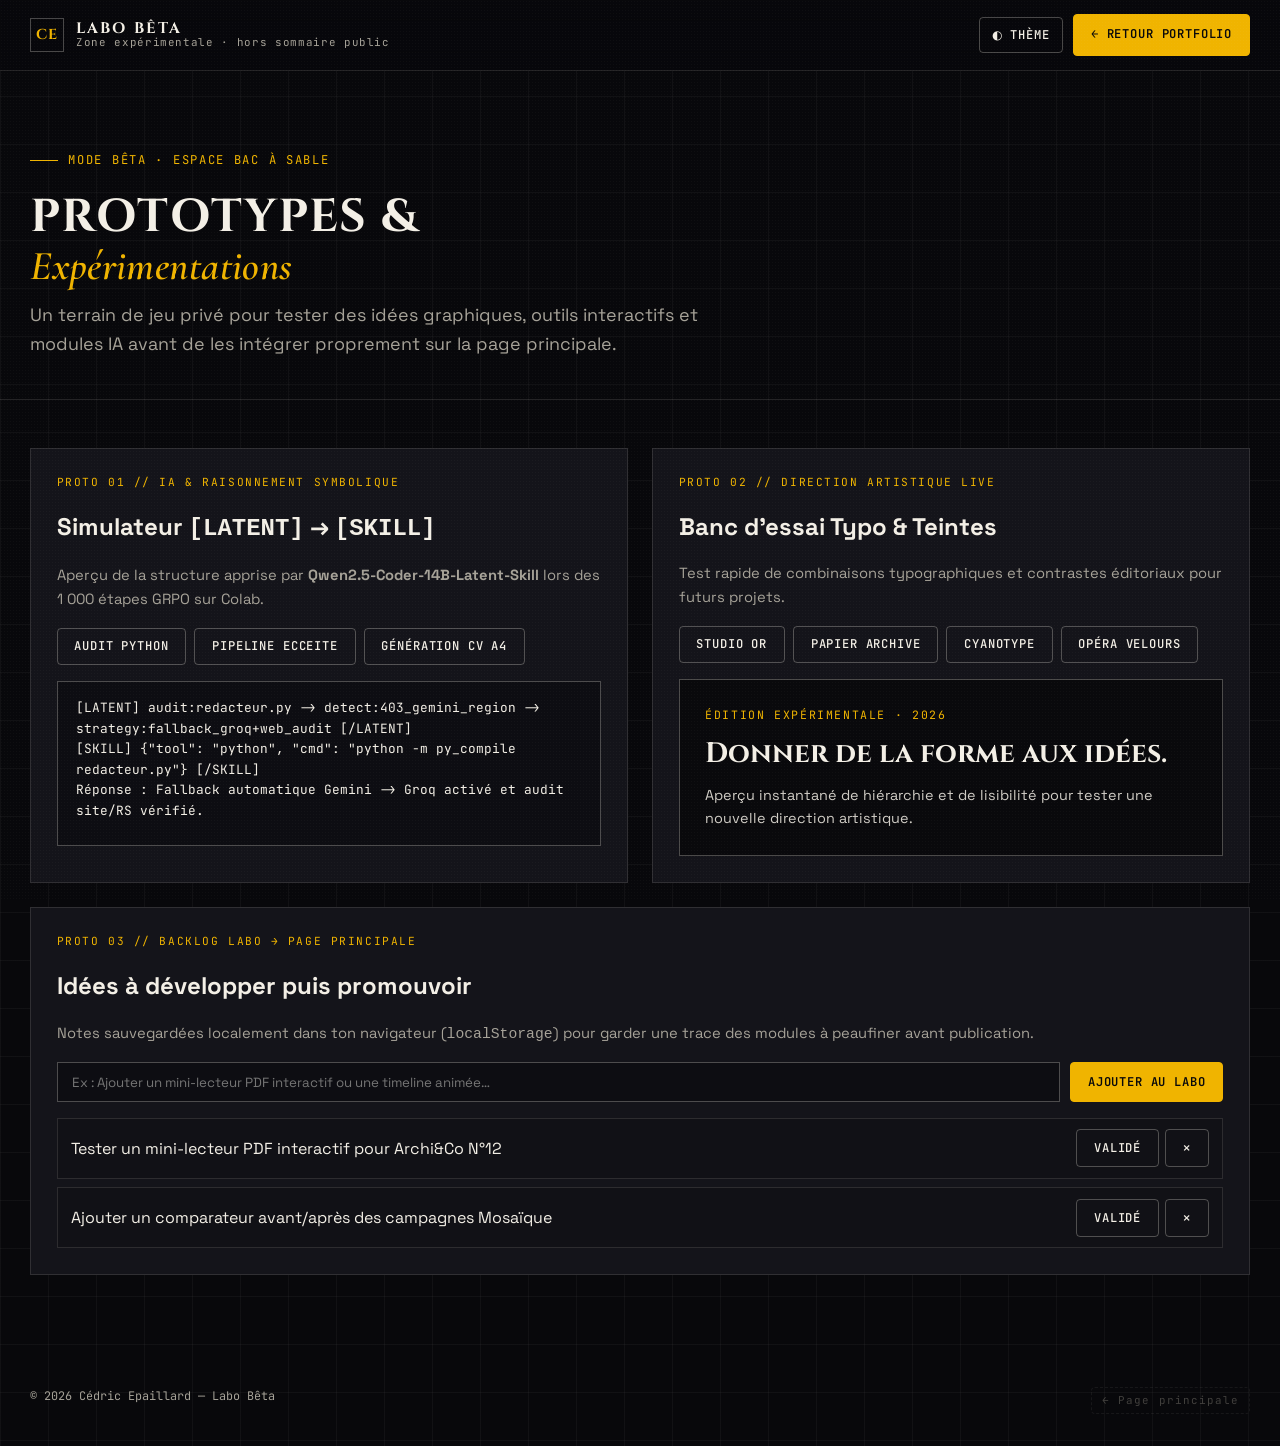
==== commit 70f300f0: "Update Hero H1 to Piloter vos projets, de la gestion a la creation with compact sizing" ====
--- a/beta.html
+++ b/beta.html
@@ -8,7 +8,7 @@
   <link rel="preconnect" href="https://fonts.googleapis.com" />
   <link rel="preconnect" href="https://fonts.gstatic.com" crossorigin />
   <link href="https://fonts.googleapis.com/css2?family=Cinzel:wght@600;700&family=Cormorant+Garamond:ital,wght@0,600;1,600&family=JetBrains+Mono:wght@400;500;600&family=Space+Grotesk:wght@400;500;600;700&display=swap" rel="stylesheet" />
-  <link rel="stylesheet" href="styles.css" />
+  <link rel="stylesheet" href="styles.css?v=20261120e" />
   <style>
     .beta-banner {
       padding: 4.5rem 0 2.5rem;
--- a/styles.css
+++ b/styles.css
@@ -254,9 +254,16 @@
   position: relative;
   z-index: 2;
   display: grid;
-  grid-template-columns: 1.45fr 0.85fr;
-  gap: clamp(2rem, 5vw, 4.5rem);
-  align-items: center;
+  grid-template-columns: minmax(0, 1fr) 260px;
+  grid-template-areas:
+    "copy portrait"
+    "stats portrait";
+  gap: 1.4rem clamp(2rem, 5vw, 4rem);
+  align-items: center;
+}
+
+.hero-copy {
+  grid-area: copy;
 }
 
 .eyebrow {
@@ -280,12 +287,12 @@
 
 .hero-title {
   font-family: var(--font-display);
-  font-size: clamp(2.4rem, 5.4vw, 4.5rem);
+  font-size: clamp(1.75rem, 3.6vw, 3.1rem);
   font-weight: 700;
-  line-height: 1.02;
+  line-height: 1.06;
   letter-spacing: 0.03em;
   text-transform: uppercase;
-  margin-bottom: 1.5rem;
+  margin-bottom: 1.15rem;
 }
 
 .hero-title .line-accent {
@@ -296,8 +303,8 @@
   font-weight: 600;
   text-transform: none;
   letter-spacing: 0.01em;
-  font-size: clamp(2.2rem, 4.8vw, 4rem);
-  margin-top: 0.25rem;
+  font-size: clamp(1.55rem, 3.2vw, 2.75rem);
+  margin-top: 0.22rem;
 }
 
 .hero-lead {
@@ -316,15 +323,17 @@
   display: flex;
   flex-wrap: wrap;
   gap: 0.85rem;
-  margin-bottom: 2.5rem;
+  margin-bottom: 0;
 }
 
 .hero-meta-strip {
+  grid-area: stats;
   display: grid;
   grid-template-columns: repeat(3, minmax(0, 1fr));
   gap: 1rem;
-  padding-top: 1.5rem;
-  border-top: 1px solid var(--line);
+  padding: 1.1rem 1.25rem;
+  border: 1px solid var(--line);
+  background: var(--bg-card);
 }
 
 .meta-stat strong {
@@ -342,12 +351,16 @@
   letter-spacing: 0.06em;
 }
 
-/* Portrait éditorial type couverture de revue */
+/* Portrait éditorial compact et net */
 .hero-portrait-card {
+  grid-area: portrait;
   position: relative;
+  width: 260px;
+  max-width: 100%;
+  justify-self: end;
   border: 1px solid var(--line-strong);
   background: var(--bg-card);
-  padding: 1rem;
+  padding: 0.8rem;
   box-shadow: var(--shadow);
 }
 
@@ -363,13 +376,11 @@
   height: 100%;
   object-fit: cover;
   object-position: center top;
-  filter: grayscale(85%) contrast(1.08);
-  transition: filter 0.45s ease, transform 0.6s ease;
+  transition: transform 0.45s ease;
 }
 
 .hero-portrait-card:hover .portrait-frame img {
-  filter: grayscale(0%) contrast(1.02);
-  transform: scale(1.03);
+  transform: scale(1.02);
 }
 
 .portrait-overlay-label {
@@ -531,8 +542,10 @@
   background: var(--stage-bg);
   border-bottom: 1px solid var(--line);
   overflow: hidden;
-  display: grid;
-  place-items: center;
+  display: flex;
+  align-items: center;
+  justify-content: center;
+  padding: 0.65rem;
 }
 
 .project-card.featured .project-visual {
@@ -543,19 +556,23 @@
 }
 
 .project-visual img.cover-img {
-  width: 100%;
-  height: 100%;
+  max-width: 100%;
+  max-height: 100%;
+  width: auto;
+  height: auto;
   object-fit: contain;
   object-position: center;
-  padding: 0.7rem;
-  background: var(--stage-bg);
-  transition: transform 0.45s ease;
+  background: transparent;
+  transition: transform 0.4s ease;
 }
 
 .project-visual img.cover-img.contain-fit {
+  max-width: 100%;
+  max-height: 100%;
+  width: auto;
+  height: auto;
   object-fit: contain;
-  padding: 0.7rem;
-  background: var(--stage-bg);
+  background: transparent;
 }
 
 .project-card:hover .project-visual img.cover-img {
@@ -715,13 +732,24 @@
   display: flex;
   flex-direction: column;
   gap: 1rem;
+  transition: transform 0.25s ease, border-color 0.25s ease, box-shadow 0.25s ease;
+}
+
+.media-card.is-interactive {
+  cursor: pointer;
+}
+
+.media-card.is-interactive:hover {
+  transform: translateY(-4px);
+  border-color: var(--accent);
+  box-shadow: var(--shadow);
 }
 
 .media-frame {
   position: relative;
   width: 100%;
   aspect-ratio: 16 / 10;
-  background: #0b0b0f;
+  background: var(--stage-bg);
   border: 1px solid var(--line);
   overflow: hidden;
   display: grid;
@@ -729,12 +757,90 @@
 }
 
 .media-frame iframe,
-.media-frame img,
 .media-frame video {
   width: 100%;
   height: 100%;
   border: 0;
-  object-fit: cover;
+}
+
+.media-frame img {
+  width: 100%;
+  height: 100%;
+  object-fit: contain;
+  padding: 0.45rem;
+  background: var(--stage-bg);
+  transition: transform 0.4s ease;
+}
+
+.media-card.is-interactive:hover .media-frame img {
+  transform: scale(1.03);
+}
+
+.video-play-overlay {
+  position: absolute;
+  inset: 0;
+  display: grid;
+  place-items: center;
+  background: rgba(8, 8, 12, 0.28);
+  transition: background 0.25s ease;
+}
+
+.media-card.is-interactive:hover .video-play-overlay {
+  background: rgba(8, 8, 12, 0.14);
+}
+
+.video-play-badge {
+  display: inline-flex;
+  align-items: center;
+  gap: 0.55rem;
+  padding: 0.65rem 1.05rem;
+  background: rgba(8, 8, 12, 0.88);
+  color: var(--accent);
+  border: 1px solid var(--accent);
+  font-family: var(--font-mono);
+  font-size: 0.76rem;
+  font-weight: 600;
+  letter-spacing: 0.08em;
+  text-transform: uppercase;
+  transition: transform 0.25s ease, background 0.25s ease, color 0.25s ease;
+}
+
+.media-card.is-interactive:hover .video-play-badge {
+  transform: scale(1.06);
+  background: var(--accent);
+  color: #09090b;
+}
+
+.modal-video-stage {
+  width: 100%;
+  background: #000;
+  border: 1px solid var(--line-strong);
+  display: grid;
+  place-items: center;
+  padding: 0.5rem;
+}
+
+.modal-video-stage video {
+  max-width: 100%;
+  max-height: 70vh;
+  width: auto;
+  height: auto;
+  display: block;
+}
+
+@keyframes modalFadeIn {
+  from {
+    opacity: 0;
+    transform: translateY(10px) scale(0.985);
+  }
+  to {
+    opacity: 1;
+    transform: translateY(0) scale(1);
+  }
+}
+
+dialog.project-modal[open] {
+  animation: modalFadeIn 0.22s ease-out;
 }
 
 .calameo-poster {
@@ -1154,7 +1260,21 @@
    RESPONSIVE
    ============================================================================ */
 @media (max-width: 960px) {
-  .hero-grid,
+  .hero-grid {
+    grid-template-columns: minmax(0, 1fr) 150px;
+    grid-template-areas:
+      "copy copy"
+      "stats portrait";
+    gap: 1.4rem 1.1rem;
+    align-items: center;
+  }
+
+  .hero-meta-strip {
+    grid-template-columns: 1fr;
+    gap: 0.75rem;
+    padding: 0.95rem 1.05rem;
+  }
+
   .project-card.featured,
   .timeline-layout,
   .contact-panel {
@@ -1162,10 +1282,22 @@
   }
 
   .hero-portrait-card {
-    max-width: 240px;
-    width: 100%;
-    margin: 0 auto;
-    padding: 0.75rem;
+    width: 150px;
+    max-width: 100%;
+    justify-self: end;
+    margin: 0;
+    padding: 0.5rem;
+  }
+
+  .portrait-overlay-label {
+    display: none;
+  }
+
+  .portrait-caption {
+    font-size: 0.6rem;
+    padding-top: 0.45rem;
+    gap: 0.25rem;
+    flex-wrap: wrap;
   }
 
   .project-card {
@@ -1184,18 +1316,60 @@
 }
 
 @media (max-width: 560px) {
+  .hero {
+    padding: 1.75rem 0 1.9rem;
+  }
+
+  .eyebrow {
+    font-size: 0.68rem;
+    margin-bottom: 0.85rem;
+  }
+
+  .hero-title {
+    font-size: 1.65rem;
+    margin-bottom: 0.85rem;
+  }
+
+  .hero-title .line-accent {
+    font-size: 1.48rem;
+  }
+
+  .hero-lead {
+    font-size: 0.93rem;
+    margin-bottom: 1.15rem;
+  }
+
+  .hero-cta {
+    gap: 0.5rem;
+  }
+
+  .hero-cta .btn {
+    padding: 0.58rem 0.85rem;
+    font-size: 0.72rem;
+  }
+
+  .hero-grid {
+    grid-template-columns: minmax(0, 1fr) 118px;
+    gap: 1.05rem 0.8rem;
+  }
+
   .hero-portrait-card {
-    max-width: 195px;
-    padding: 0.65rem;
-  }
-
-  .portrait-overlay-label {
-    font-size: 0.75rem;
-    padding: 0.4rem 0.25rem;
+    width: 118px;
+    padding: 0.4rem;
   }
 
   .hero-meta-strip {
     grid-template-columns: 1fr;
+    gap: 0.6rem;
+    padding: 0.8rem 0.85rem;
+  }
+
+  .meta-stat strong {
+    font-size: 1.12rem;
+  }
+
+  .meta-stat span {
+    font-size: 0.64rem;
   }
 
   .brand-text span {
